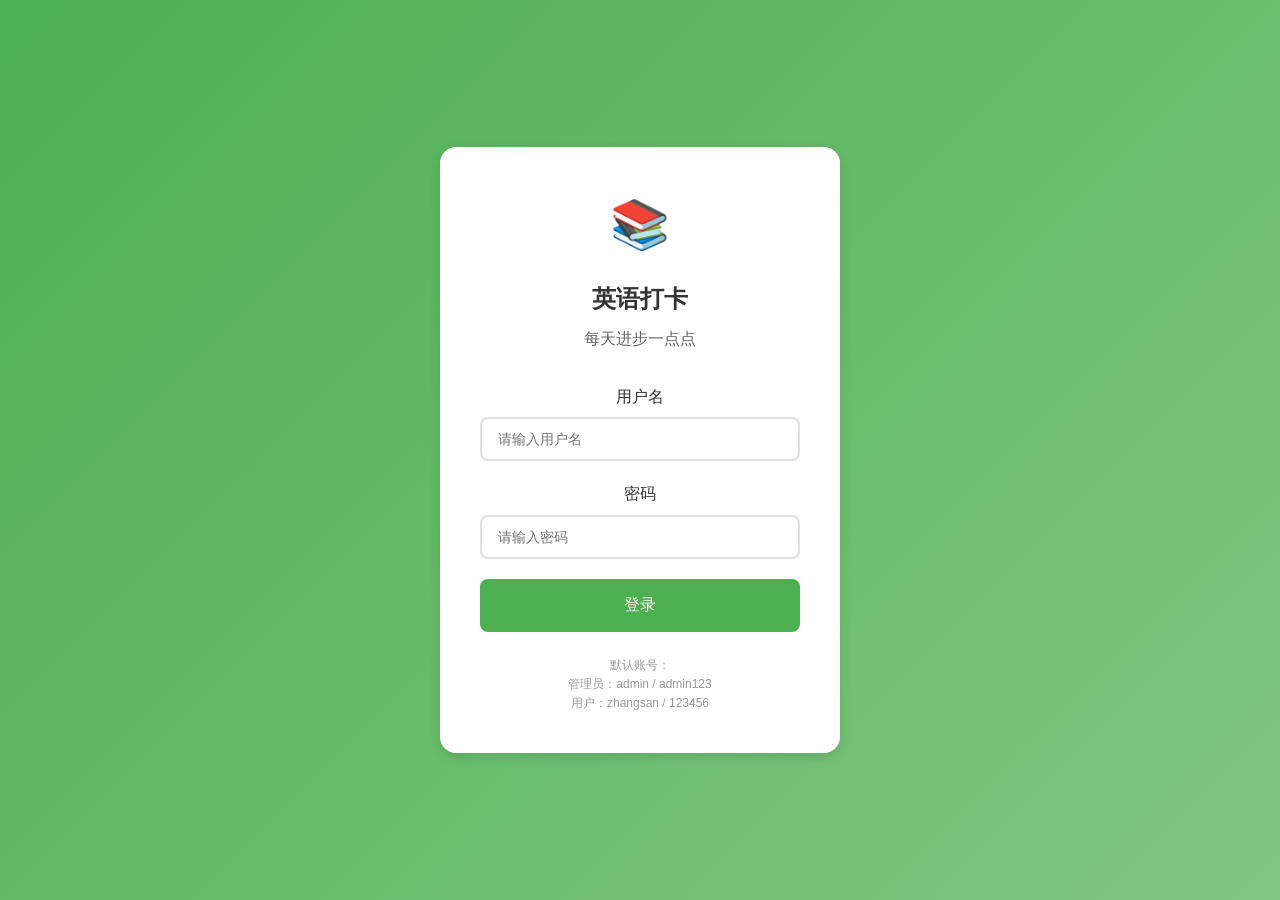
==== login.html @ 1490f0db "feat: 英语打卡小站初始版本 功能： - 每日学习内容（单词、句子） - 打卡签到功能 - 排行榜 - 学习统计（热力图、趋势图） - 个人中心 - 管理后台  技术： - 纯前端实现 - loc" ====
<!DOCTYPE html>
<html lang="zh-CN">
<head>
    <meta charset="UTF-8">
    <meta name="viewport" content="width=device-width, initial-scale=1.0">
    <title>登录 - 英语打卡</title>
    <link rel="stylesheet" href="css/style.css">
</head>
<body>
    <div class="login-container">
        <div class="login-card">
            <div class="login-logo">📚</div>
            <h1 class="login-title">英语打卡</h1>
            <p class="login-subtitle">每天进步一点点</p>
            
            <form class="login-form">
                <div class="form-group">
                    <label class="form-label">用户名</label>
                    <input type="text" name="username" class="form-input" placeholder="请输入用户名" required autocomplete="username">
                </div>
                
                <div class="form-group">
                    <label class="form-label">密码</label>
                    <input type="password" name="password" class="form-input" placeholder="请输入密码" required autocomplete="current-password">
                </div>
                
                <button type="submit" class="btn btn-primary btn-block btn-lg">登录</button>
            </form>
            
            <div style="margin-top: 24px; color: var(--text-light); font-size: 12px;">
                <p>默认账号：</p>
                <p>管理员：admin / admin123</p>
                <p>用户：zhangsan / 123456</p>
            </div>
        </div>
    </div>
    
    <div class="toast"></div>
    
    <script src="js/data.js"></script>
    <script src="js/app.js"></script>
</body>
</html>
---- css/style.css ----
/* ============================================
   英语打卡 - 样式文件
   主色调：#4CAF50（绿色）
   ============================================ */

/* CSS 变量 */
:root {
    --primary-color: #4CAF50;
    --primary-light: #81C784;
    --primary-dark: #388E3C;
    --secondary-color: #2196F3;
    --accent-color: #FF9800;
    --danger-color: #F44336;
    --background-color: #f5f7fa;
    --card-background: #ffffff;
    --text-primary: #333333;
    --text-secondary: #666666;
    --text-light: #999999;
    --border-color: #e0e0e0;
    --shadow-light: 0 2px 8px rgba(0, 0, 0, 0.08);
    --shadow-medium: 0 4px 12px rgba(0, 0, 0, 0.12);
    --border-radius-sm: 8px;
    --border-radius-md: 12px;
    --border-radius-lg: 16px;
    --nav-height: 56px;
    --max-width: 1200px;
}

/* 重置样式 */
* {
    margin: 0;
    padding: 0;
    box-sizing: border-box;
}

body {
    font-family: -apple-system, BlinkMacSystemFont, 'Segoe UI', Roboto, 'Helvetica Neue', Arial, sans-serif;
    background-color: var(--background-color);
    color: var(--text-primary);
    line-height: 1.6;
    min-height: 100vh;
}

/* 导航栏 */
.navbar {
    position: fixed;
    top: 0;
    left: 0;
    right: 0;
    height: var(--nav-height);
    background: var(--card-background);
    box-shadow: var(--shadow-light);
    z-index: 1000;
    display: flex;
    align-items: center;
    justify-content: space-between;
    padding: 0 24px;
}

.navbar-brand {
    display: flex;
    align-items: center;
    gap: 8px;
    font-size: 20px;
    font-weight: 600;
    color: var(--primary-color);
    text-decoration: none;
}

.navbar-brand .icon {
    font-size: 24px;
}

.navbar-menu {
    display: flex;
    gap: 32px;
    list-style: none;
}

.navbar-menu a {
    color: var(--text-secondary);
    text-decoration: none;
    font-size: 15px;
    font-weight: 500;
    padding: 8px 0;
    border-bottom: 2px solid transparent;
    transition: all 0.3s;
}

.navbar-menu a:hover,
.navbar-menu a.active {
    color: var(--primary-color);
    border-bottom-color: var(--primary-color);
}

.navbar-user {
    position: relative;
    display: flex;
    align-items: center;
    gap: 8px;
    cursor: pointer;
}

.navbar-avatar {
    width: 36px;
    height: 36px;
    border-radius: 50%;
    background: var(--primary-light);
    display: flex;
    align-items: center;
    justify-content: center;
    color: white;
    font-weight: 600;
}

.navbar-dropdown {
    position: absolute;
    top: 100%;
    right: 0;
    margin-top: 8px;
    background: var(--card-background);
    border-radius: var(--border-radius-sm);
    box-shadow: var(--shadow-medium);
    min-width: 160px;
    display: none;
    overflow: hidden;
}

.navbar-dropdown.show {
    display: block;
}

.navbar-dropdown a {
    display: block;
    padding: 12px 16px;
    color: var(--text-primary);
    text-decoration: none;
    transition: background 0.2s;
}

.navbar-dropdown a:hover {
    background: var(--background-color);
}

.navbar-dropdown a.danger {
    color: var(--danger-color);
}

/* 汉堡菜单 */
.hamburger {
    display: none;
    flex-direction: column;
    gap: 5px;
    cursor: pointer;
    padding: 8px;
}

.hamburger span {
    width: 24px;
    height: 2px;
    background: var(--text-primary);
    transition: all 0.3s;
}

/* 移动端侧边栏 */
.sidebar {
    position: fixed;
    top: 0;
    left: -280px;
    width: 280px;
    height: 100vh;
    background: var(--card-background);
    z-index: 2000;
    transition: left 0.3s;
    padding: 24px;
    box-shadow: var(--shadow-medium);
}

.sidebar.show {
    left: 0;
}

.sidebar-overlay {
    position: fixed;
    top: 0;
    left: 0;
    right: 0;
    bottom: 0;
    background: rgba(0, 0, 0, 0.5);
    z-index: 1999;
    display: none;
}

.sidebar-overlay.show {
    display: block;
}

.sidebar-menu {
    list-style: none;
    margin-top: 32px;
}

.sidebar-menu li {
    margin-bottom: 8px;
}

.sidebar-menu a {
    display: block;
    padding: 12px 16px;
    color: var(--text-primary);
    text-decoration: none;
    border-radius: var(--border-radius-sm);
    transition: background 0.2s;
}

.sidebar-menu a:hover,
.sidebar-menu a.active {
    background: var(--primary-light);
    color: white;
}

/* 主内容区 */
.main-content {
    margin-top: var(--nav-height);
    padding: 24px;
    max-width: var(--max-width);
    margin-left: auto;
    margin-right: auto;
}

/* 卡片 */
.card {
    background: var(--card-background);
    border-radius: var(--border-radius-md);
    padding: 24px;
    box-shadow: var(--shadow-light);
    margin-bottom: 24px;
}

.card-header {
    display: flex;
    align-items: center;
    justify-content: space-between;
    margin-bottom: 16px;
}

.card-title {
    font-size: 18px;
    font-weight: 600;
    color: var(--text-primary);
}

/* 按钮 */
.btn {
    display: inline-flex;
    align-items: center;
    justify-content: center;
    gap: 8px;
    padding: 12px 24px;
    border: none;
    border-radius: var(--border-radius-sm);
    font-size: 14px;
    font-weight: 500;
    cursor: pointer;
    transition: all 0.3s;
    text-decoration: none;
}

.btn-primary {
    background: var(--primary-color);
    color: white;
}

.btn-primary:hover {
    background: var(--primary-dark);
    transform: translateY(-2px);
    box-shadow: var(--shadow-medium);
}

.btn-primary:disabled {
    background: #ccc;
    cursor: not-allowed;
    transform: none;
}

.btn-secondary {
    background: var(--secondary-color);
    color: white;
}

.btn-outline {
    background: transparent;
    border: 2px solid var(--primary-color);
    color: var(--primary-color);
}

.btn-outline:hover {
    background: var(--primary-color);
    color: white;
}

.btn-danger {
    background: var(--danger-color);
    color: white;
}

.btn-lg {
    padding: 16px 32px;
    font-size: 16px;
}

.btn-sm {
    padding: 8px 16px;
    font-size: 12px;
}

.btn-block {
    width: 100%;
}

/* 表单 */
.form-group {
    margin-bottom: 20px;
}

.form-label {
    display: block;
    margin-bottom: 8px;
    font-weight: 500;
    color: var(--text-primary);
}

.form-input {
    width: 100%;
    padding: 12px 16px;
    border: 2px solid var(--border-color);
    border-radius: var(--border-radius-sm);
    font-size: 14px;
    transition: border-color 0.3s;
}

.form-input:focus {
    outline: none;
    border-color: var(--primary-color);
}

.form-error {
    color: var(--danger-color);
    font-size: 12px;
    margin-top: 4px;
}

/* 徽章 */
.badge {
    display: inline-flex;
    align-items: center;
    gap: 4px;
    padding: 6px 12px;
    border-radius: 20px;
    font-size: 12px;
    font-weight: 500;
}

.badge-primary {
    background: var(--primary-light);
    color: white;
}

.badge-warning {
    background: var(--accent-color);
    color: white;
}

.badge-success {
    background: var(--primary-color);
    color: white;
}

/* 欢迎区域 */
.welcome-section {
    display: flex;
    align-items: center;
    justify-content: space-between;
    margin-bottom: 24px;
    flex-wrap: wrap;
    gap: 16px;
}

.welcome-text h2 {
    font-size: 24px;
    margin-bottom: 4px;
}

.welcome-text p {
    color: var(--text-secondary);
}

.streak-badge {
    display: flex;
    align-items: center;
    gap: 8px;
    padding: 12px 20px;
    background: linear-gradient(135deg, var(--primary-color), var(--primary-light));
    border-radius: var(--border-radius-lg);
    color: white;
    box-shadow: var(--shadow-medium);
}

.streak-badge .fire {
    font-size: 24px;
}

.streak-badge .count {
    font-size: 28px;
    font-weight: 700;
}

.streak-badge .label {
    font-size: 12px;
    opacity: 0.9;
}

/* 学习卡片 */
.learn-card {
    background: var(--card-background);
    border-radius: var(--border-radius-md);
    padding: 32px;
    box-shadow: var(--shadow-light);
    margin-bottom: 24px;
}

.word-card {
    border-left: 4px solid var(--primary-color);
}

.sentence-card {
    border-left: 4px solid var(--secondary-color);
}

.word-header {
    display: flex;
    align-items: center;
    gap: 16px;
    margin-bottom: 16px;
}

.word-text {
    font-size: 32px;
    font-weight: 700;
    color: var(--text-primary);
}

.word-phonetic {
    font-size: 18px;
    color: var(--text-light);
}

.word-pos {
    display: inline-block;
    padding: 4px 12px;
    background: var(--primary-light);
    color: white;
    border-radius: 4px;
    font-size: 12px;
    margin-bottom: 12px;
}

.word-meaning {
    font-size: 20px;
    color: var(--text-primary);
    margin-bottom: 16px;
}

.word-example {
    padding: 16px;
    background: var(--background-color);
    border-radius: var(--border-radius-sm);
    margin-top: 16px;
}

.word-example-en {
    font-style: italic;
    color: var(--text-secondary);
    margin-bottom: 8px;
}

.word-example-cn {
    color: var(--text-light);
    font-size: 14px;
}

.sentence-label {
    display: inline-block;
    padding: 6px 12px;
    background: var(--secondary-color);
    color: white;
    border-radius: 4px;
    font-size: 12px;
    margin-bottom: 16px;
}

.sentence-en {
    font-size: 20px;
    font-style: italic;
    color: var(--text-primary);
    margin-bottom: 12px;
    line-height: 1.6;
}

.sentence-cn {
    font-size: 16px;
    color: var(--text-secondary);
}

/* 打卡按钮区 */
.checkin-section {
    text-align: center;
    padding: 32px;
}

.checkin-btn {
    width: 100%;
    max-width: 400px;
    padding: 20px 40px;
    font-size: 18px;
    border-radius: var(--border-radius-lg);
}

.checkin-btn.checked {
    background: #ccc;
}

/* 排行榜 */
.rank-podium {
    display: flex;
    justify-content: center;
    align-items: flex-end;
    gap: 24px;
    margin-bottom: 32px;
    padding: 32px 0;
}

.podium-item {
    display: flex;
    flex-direction: column;
    align-items: center;
    text-align: center;
}

.podium-item.first {
    order: 2;
}

.podium-item.second {
    order: 1;
}

.podium-item.third {
    order: 3;
}

.podium-avatar {
    position: relative;
    margin-bottom: 12px;
}

.podium-avatar .avatar {
    border-radius: 50%;
    border: 4px solid;
    display: flex;
    align-items: center;
    justify-content: center;
    font-weight: 700;
    color: white;
}

.podium-item.first .avatar {
    width: 80px;
    height: 80px;
    font-size: 32px;
    border-color: #FFD700;
    background: linear-gradient(135deg, #FFD700, #FFA500);
}

.podium-item.second .avatar {
    width: 64px;
    height: 64px;
    font-size: 24px;
    border-color: #C0C0C0;
    background: linear-gradient(135deg, #C0C0C0, #A0A0A0);
}

.podium-item.third .avatar {
    width: 64px;
    height: 64px;
    font-size: 24px;
    border-color: #CD7F32;
    background: linear-gradient(135deg, #CD7F32, #8B4513);
}

.podium-crown {
    position: absolute;
    top: -20px;
    left: 50%;
    transform: translateX(-50%);
    font-size: 24px;
}

.podium-name {
    font-weight: 600;
    margin-bottom: 4px;
}

.podium-days {
    color: var(--text-secondary);
    font-size: 14px;
}

.podium-stand {
    width: 80px;
    height: 60px;
    margin-top: 12px;
    border-radius: 8px 8px 0 0;
}

.podium-item.first .podium-stand {
    height: 80px;
    background: linear-gradient(180deg, #FFD700, #FFA500);
}

.podium-item.second .podium-stand {
    height: 60px;
    background: linear-gradient(180deg, #C0C0C0, #A0A0A0);
}

.podium-item.third .podium-stand {
    height: 40px;
    background: linear-gradient(180deg, #CD7F32, #8B4513);
}

/* 排行榜列表 */
.rank-list {
    list-style: none;
}

.rank-item {
    display: flex;
    align-items: center;
    padding: 16px;
    border-radius: var(--border-radius-sm);
    margin-bottom: 8px;
    transition: background 0.2s;
}

.rank-item:hover {
    background: var(--background-color);
}

.rank-item.current-user {
    background: rgba(76, 175, 80, 0.1);
    border: 1px solid var(--primary-light);
}

.rank-position {
    width: 40px;
    font-weight: 700;
    color: var(--text-light);
}

.rank-item:nth-child(1) .rank-position,
.rank-item:nth-child(2) .rank-position,
.rank-item:nth-child(3) .rank-position {
    color: var(--primary-color);
}

.rank-avatar {
    width: 40px;
    height: 40px;
    border-radius: 50%;
    background: var(--primary-light);
    display: flex;
    align-items: center;
    justify-content: center;
    color: white;
    font-weight: 600;
    margin-right: 12px;
}

.rank-info {
    flex: 1;
}

.rank-name {
    font-weight: 500;
}

.rank-dept {
    font-size: 12px;
    color: var(--text-light);
}

.rank-stats {
    text-align: right;
}

.rank-continuous {
    font-size: 18px;
    font-weight: 700;
    color: var(--primary-color);
}

.rank-total {
    font-size: 12px;
    color: var(--text-light);
}

/* 统计卡片 */
.stats-grid {
    display: grid;
    grid-template-columns: repeat(3, 1fr);
    gap: 20px;
    margin-bottom: 32px;
}

.stat-card {
    background: linear-gradient(135deg, var(--primary-color), var(--primary-light));
    border-radius: var(--border-radius-md);
    padding: 24px;
    color: white;
    text-align: center;
}

.stat-number {
    font-size: 48px;
    font-weight: 700;
    margin-bottom: 8px;
}

.stat-label {
    font-size: 14px;
    opacity: 0.9;
}

.stat-icon {
    font-size: 32px;
    margin-bottom: 8px;
}

/* 日历热力图 */
.heatmap-container {
    overflow-x: auto;
    padding: 16px 0;
}

.heatmap {
    display: flex;
    gap: 3px;
}

.heatmap-month {
    display: flex;
    flex-direction: column;
    gap: 3px;
}

.heatmap-week {
    display: flex;
    gap: 3px;
}

.heatmap-day {
    width: 14px;
    height: 14px;
    border-radius: 2px;
    background: var(--border-color);
    cursor: pointer;
    transition: transform 0.2s;
}

.heatmap-day:hover {
    transform: scale(1.2);
}

.heatmap-day.level-1 {
    background: #C8E6C9;
}

.heatmap-day.level-2 {
    background: #81C784;
}

.heatmap-day.level-3 {
    background: #4CAF50;
}

.heatmap-day.level-4 {
    background: #388E3C;
}

.heatmap-legend {
    display: flex;
    align-items: center;
    justify-content: flex-end;
    gap: 8px;
    margin-top: 16px;
    font-size: 12px;
    color: var(--text-light);
}

.heatmap-legend .day {
    width: 14px;
    height: 14px;
    border-radius: 2px;
}

/* 趋势图 */
.trend-chart {
    height: 300px;
    position: relative;
}

.trend-chart svg {
    width: 100%;
    height: 100%;
}

/* 表格 */
.table-container {
    overflow-x: auto;
}

.table {
    width: 100%;
    border-collapse: collapse;
}

.table th,
.table td {
    padding: 12px 16px;
    text-align: left;
    border-bottom: 1px solid var(--border-color);
}

.table th {
    background: var(--background-color);
    font-weight: 600;
}

.table tr:hover {
    background: var(--background-color);
}

.table .actions {
    display: flex;
    gap: 8px;
}

/* 搜索栏 */
.search-bar {
    display: flex;
    gap: 12px;
    margin-bottom: 24px;
}

.search-bar .form-input {
    flex: 1;
}

/* 弹窗 */
.modal-overlay {
    position: fixed;
    top: 0;
    left: 0;
    right: 0;
    bottom: 0;
    background: rgba(0, 0, 0, 0.5);
    display: none;
    justify-content: center;
    align-items: center;
    z-index: 3000;
}

.modal-overlay.show {
    display: flex;
}

.modal {
    background: var(--card-background);
    border-radius: var(--border-radius-md);
    padding: 24px;
    width: 90%;
    max-width: 500px;
    max-height: 90vh;
    overflow-y: auto;
}

.modal-header {
    display: flex;
    justify-content: space-between;
    align-items: center;
    margin-bottom: 20px;
}

.modal-title {
    font-size: 18px;
    font-weight: 600;
}

.modal-close {
    background: none;
    border: none;
    font-size: 24px;
    cursor: pointer;
    color: var(--text-light);
}

.modal-footer {
    display: flex;
    gap: 12px;
    justify-content: flex-end;
    margin-top: 24px;
}

/* 登录页 */
.login-container {
    min-height: 100vh;
    display: flex;
    justify-content: center;
    align-items: center;
    background: linear-gradient(135deg, var(--primary-color), var(--primary-light));
    padding: 24px;
}

.login-card {
    background: var(--card-background);
    border-radius: var(--border-radius-lg);
    padding: 40px;
    width: 100%;
    max-width: 400px;
    box-shadow: var(--shadow-medium);
    text-align: center;
}

.login-logo {
    font-size: 48px;
    margin-bottom: 16px;
}

.login-title {
    font-size: 24px;
    font-weight: 700;
    margin-bottom: 8px;
}

.login-subtitle {
    color: var(--text-secondary);
    margin-bottom: 32px;
}

/* 提示消息 */
.toast {
    position: fixed;
    top: 80px;
    left: 50%;
    transform: translateX(-50%);
    padding: 16px 24px;
    border-radius: var(--border-radius-sm);
    color: white;
    font-weight: 500;
    z-index: 4000;
    display: none;
}

.toast.show {
    display: block;
    animation: slideDown 0.3s ease;
}

.toast.success {
    background: var(--primary-color);
}

.toast.error {
    background: var(--danger-color);
}

@keyframes slideDown {
    from {
        opacity: 0;
        transform: translateX(-50%) translateY(-20px);
    }
    to {
        opacity: 1;
        transform: translateX(-50%) translateY(0);
    }
}

/* 加载动画 */
.loading {
    display: flex;
    justify-content: center;
    align-items: center;
    padding: 40px;
}

.loading-spinner {
    width: 40px;
    height: 40px;
    border: 4px solid var(--border-color);
    border-top-color: var(--primary-color);
    border-radius: 50%;
    animation: spin 1s linear infinite;
}

@keyframes spin {
    to {
        transform: rotate(360deg);
    }
}

/* 空状态 */
.empty-state {
    text-align: center;
    padding: 60px 20px;
    color: var(--text-light);
}

.empty-state .icon {
    font-size: 64px;
    margin-bottom: 16px;
}

.empty-state p {
    font-size: 16px;
}

/* 响应式设计 */
@media (max-width: 1024px) {
    .stats-grid {
        grid-template-columns: repeat(3, 1fr);
    }
}

@media (max-width: 768px) {
    .navbar-menu {
        display: none;
    }
    
    .hamburger {
        display: flex;
    }
    
    .navbar-user {
        display: none;
    }
    
    .main-content {
        padding: 16px;
    }
    
    .welcome-section {
        flex-direction: column;
        align-items: flex-start;
    }
    
    .stats-grid {
        grid-template-columns: 1fr;
    }
    
    .rank-podium {
        flex-direction: column;
        align-items: center;
    }
    
    .podium-item.first {
        order: 1;
    }
    
    .podium-item.second {
        order: 2;
    }
    
    .podium-item.third {
        order: 3;
    }
    
    .card {
        padding: 16px;
    }
    
    .word-text {
        font-size: 24px;
    }
    
    .word-phonetic {
        font-size: 14px;
    }
    
    .word-meaning {
        font-size: 16px;
    }
    
    .sentence-en {
        font-size: 16px;
    }
    
    .login-card {
        padding: 24px;
    }
}

/* 打卡成功动画 */
.confetti {
    position: fixed;
    top: 0;
    left: 0;
    width: 100%;
    height: 100%;
    pointer-events: none;
    z-index: 5000;
}

/* 隐藏类 */
.hidden {
    display: none !important;
}

/* 管理后台侧边栏 */
.admin-layout {
    display: flex;
    margin-top: var(--nav-height);
    min-height: calc(100vh - var(--nav-height));
}

.admin-sidebar {
    width: 240px;
    background: var(--card-background);
    border-right: 1px solid var(--border-color);
    padding: 24px 0;
}

.admin-content {
    flex: 1;
    padding: 24px;
    max-width: calc(100% - 240px);
}

@media (max-width: 768px) {
    .admin-sidebar {
        display: none;
    }
    
    .admin-content {
        max-width: 100%;
    }
}

.admin-nav {
    list-style: none;
}

.admin-nav a {
    display: flex;
    align-items: center;
    gap: 12px;
    padding: 12px 24px;
    color: var(--text-secondary);
    text-decoration: none;
    transition: all 0.2s;
}

.admin-nav a:hover,
.admin-nav a.active {
    background: rgba(76, 175, 80, 0.1);
    color: var(--primary-color);
    border-right: 3px solid var(--primary-color);
}

.admin-nav .icon {
    font-size: 18px;
}

/* 用户头像样式 */
.avatar {
    width: 40px;
    height: 40px;
    border-radius: 50%;
    background: linear-gradient(135deg, var(--primary-color), var(--primary-light));
    display: flex;
    align-items: center;
    justify-content: center;
    color: white;
    font-weight: 600;
}

/* 管理后台表格操作按钮 */
.table .btn-icon {
    padding: 6px 10px;
    font-size: 12px;
}

/* 分页 */
.pagination {
    display: flex;
    justify-content: center;
    gap: 8px;
    margin-top: 24px;
}

.pagination button {
    padding: 8px 16px;
    border: 1px solid var(--border-color);
    background: var(--card-background);
    border-radius: var(--border-radius-sm);
    cursor: pointer;
    transition: all 0.2s;
}

.pagination button:hover,
.pagination button.active {
    background: var(--primary-color);
    color: white;
    border-color: var(--primary-color);
}

.pagination button:disabled {
    opacity: 0.5;
    cursor: not-allowed;
}
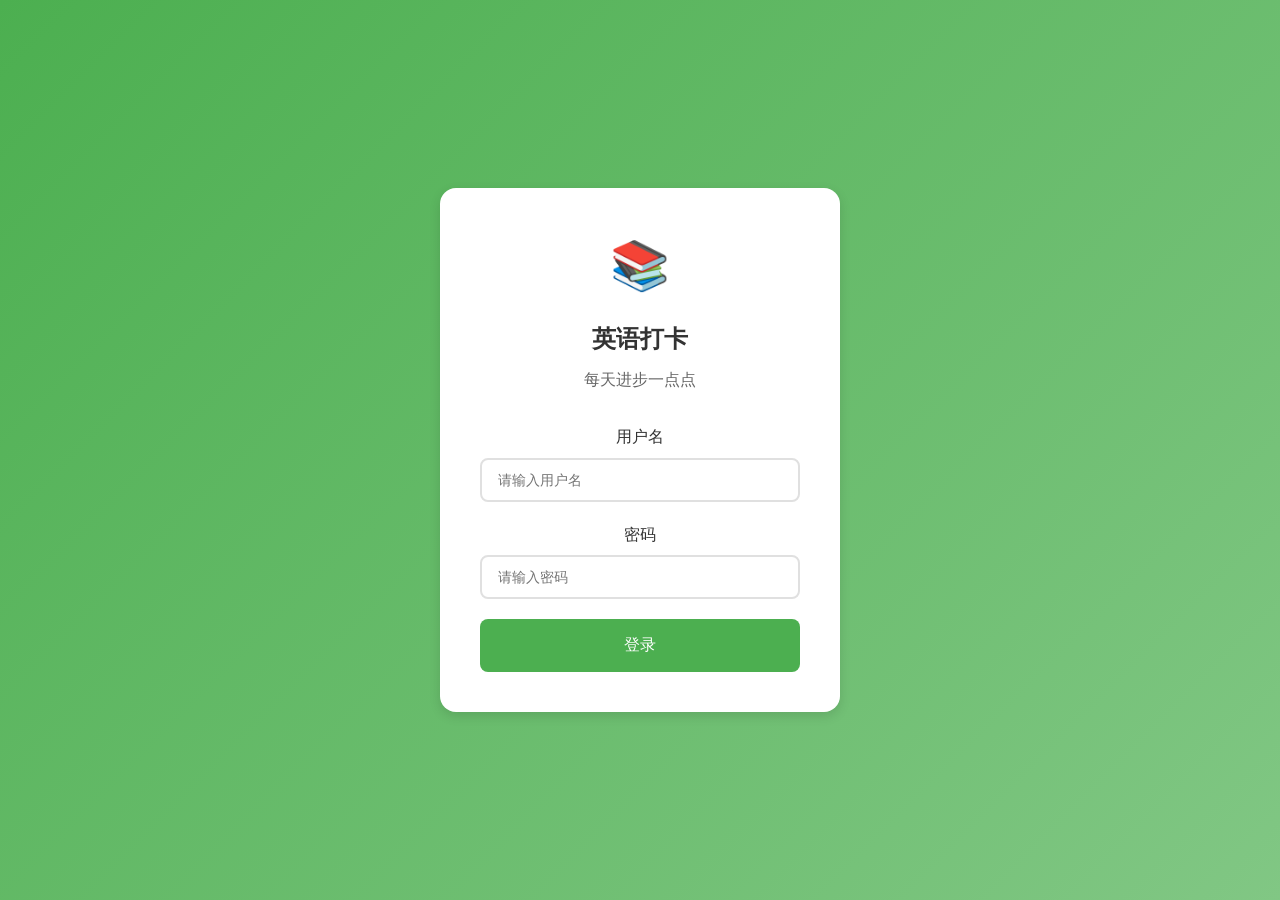
==== commit 1a4b7608: "fix: 移除登录页面默认账号信息显示" ====
--- a/login.html
+++ b/login.html
@@ -26,12 +26,6 @@
                 
                 <button type="submit" class="btn btn-primary btn-block btn-lg">登录</button>
             </form>
-            
-            <div style="margin-top: 24px; color: var(--text-light); font-size: 12px;">
-                <p>默认账号：</p>
-                <p>管理员：admin / admin123</p>
-                <p>用户：zhangsan / 123456</p>
-            </div>
         </div>
     </div>
     
